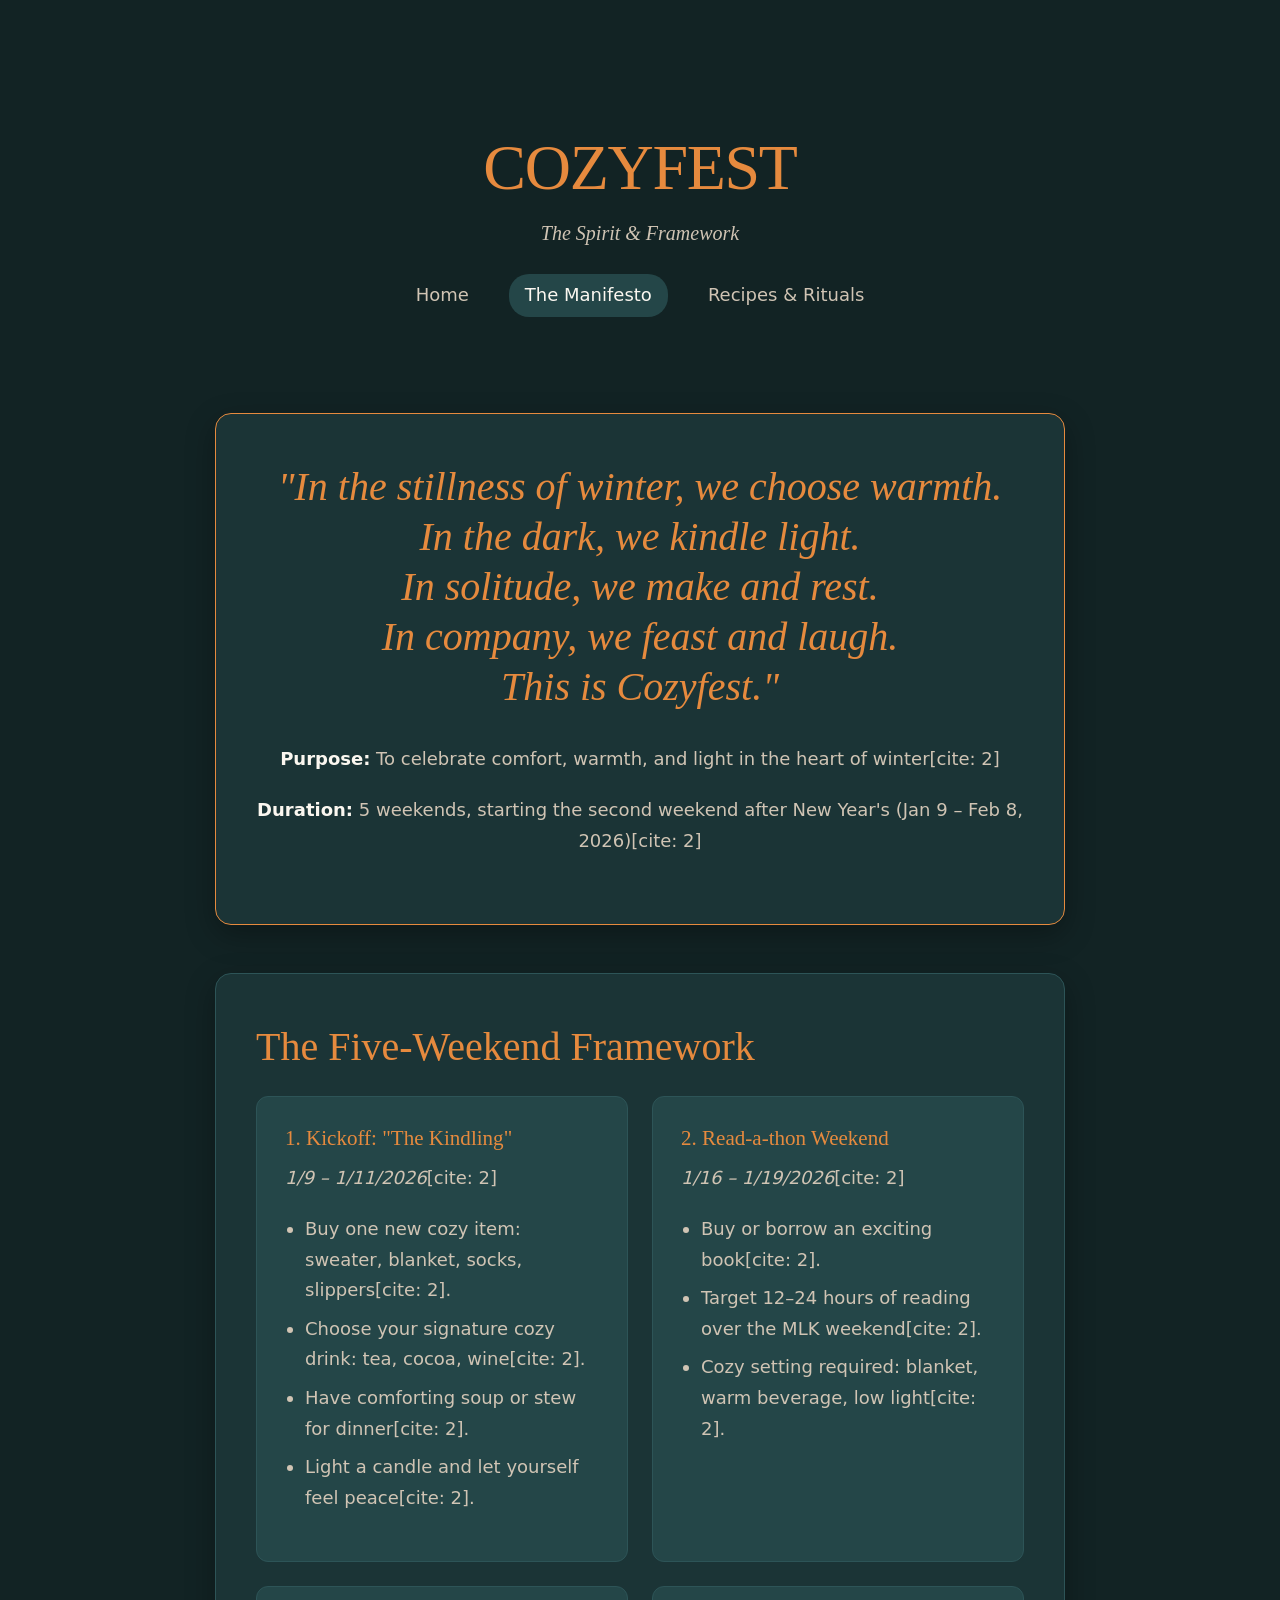
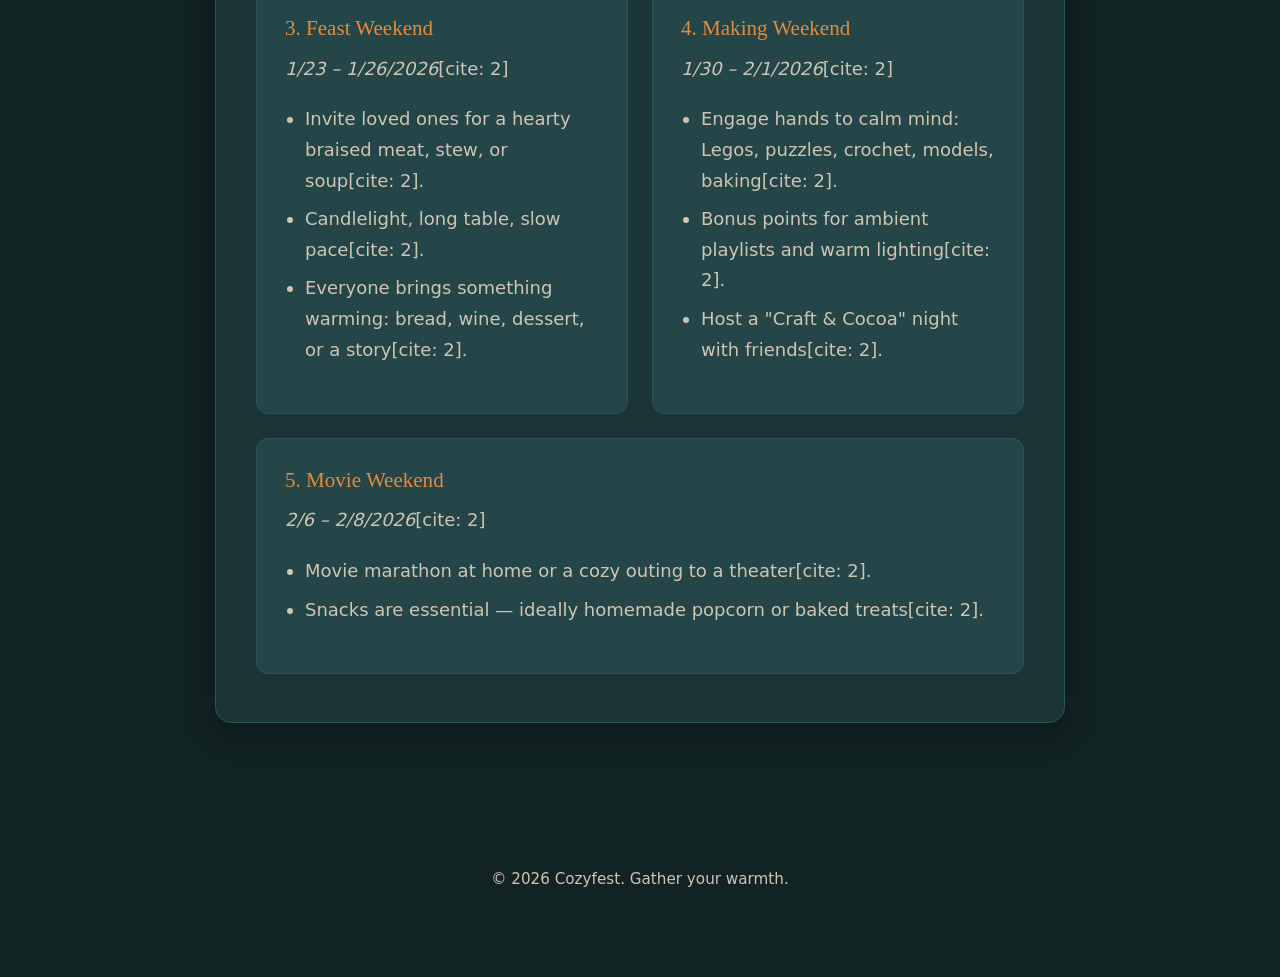
==== manifesto.html @ fa99dbff "Add files via upload" ====
<!DOCTYPE html>
<html lang="en">
<head>
  <meta charset="UTF-8">
  <meta name="viewport" content="width=device-width, initial-scale=1.0">
  <title>The Manifesto — Cozyfest</title>
  <link rel="stylesheet" href="style.css">
</head>
<body>

  <header>
    <div class="container" style="padding-bottom: 0;">
      <h1>COZYFEST</h1>
      <p class="tagline">The Spirit &amp; Framework</p>
      
      <nav class="site-nav">
        <a href="index.html">Home</a>
        <a href="manifesto.html" class="active">The Manifesto</a>
        <a href="recipes.html">Recipes &amp; Rituals</a>
      </nav>
    </div>
  </header>

  <main class="container">
    <!-- Manifesto Box -->
    <section style="text-align: center; border-color: var(--brand-primary);">
      <h2 style="font-style: italic; margin-bottom: 2rem;">"In the stillness of winter, we choose warmth.<br>In the dark, we kindle light.<br>In solitude, we make and rest.<br>In company, we feast and laugh.<br>This is Cozyfest."</h2>
      <p><strong>Purpose:</strong> To celebrate comfort, warmth, and light in the heart of winter[cite: 2]</p>
      <p><strong>Duration:</strong> 5 weekends, starting the second weekend after New Year's (Jan 9 – Feb 8, 2026)[cite: 2]</p>
    </section>

    <!-- 5 Weekends -->
    <section>
      <h2>The Five-Weekend Framework</h2>
      
      <div class="grid-2">
        <div class="card-item">
          <h3>1. Kickoff: "The Kindling"</h3>
          <p><em>1/9 – 1/11/2026</em>[cite: 2]</p>
          <ul>
            <li>Buy one new cozy item: sweater, blanket, socks, slippers[cite: 2].</li>
            <li>Choose your signature cozy drink: tea, cocoa, wine[cite: 2].</li>
            <li>Have comforting soup or stew for dinner[cite: 2].</li>
            <li>Light a candle and let yourself feel peace[cite: 2].</li>
          </ul>
        </div>

        <div class="card-item">
          <h3>2. Read-a-thon Weekend</h3>
          <p><em>1/16 – 1/19/2026</em>[cite: 2]</p>
          <ul>
            <li>Buy or borrow an exciting book[cite: 2].</li>
            <li>Target 12–24 hours of reading over the MLK weekend[cite: 2].</li>
            <li>Cozy setting required: blanket, warm beverage, low light[cite: 2].</li>
          </ul>
        </div>

        <div class="card-item">
          <h3>3. Feast Weekend</h3>
          <p><em>1/23 – 1/26/2026</em>[cite: 2]</p>
          <ul>
            <li>Invite loved ones for a hearty braised meat, stew, or soup[cite: 2].</li>
            <li>Candlelight, long table, slow pace[cite: 2].</li>
            <li>Everyone brings something warming: bread, wine, dessert, or a story[cite: 2].</li>
          </ul>
        </div>

        <div class="card-item">
          <h3>4. Making Weekend</h3>
          <p><em>1/30 – 2/1/2026</em>[cite: 2]</p>
          <ul>
            <li>Engage hands to calm mind: Legos, puzzles, crochet, models, baking[cite: 2].</li>
            <li>Bonus points for ambient playlists and warm lighting[cite: 2].</li>
            <li>Host a "Craft &amp; Cocoa" night with friends[cite: 2].</li>
          </ul>
        </div>
      </div>

      <div style="margin-top: 1.5rem;">
        <div class="card-item">
          <h3>5. Movie Weekend</h3>
          <p><em>2/6 – 2/8/2026</em>[cite: 2]</p>
          <ul>
            <li>Movie marathon at home or a cozy outing to a theater[cite: 2].</li>
            <li>Snacks are essential — ideally homemade popcorn or baked treats[cite: 2].</li>
          </ul>
        </div>
      </div>
    </section>
  </main>

  <footer>
    <p>&copy; 2026 Cozyfest. Gather your warmth.</p>
  </footer>

</body>
</html>
---- style.css ----
/* ==========================================================================
   1. Dark & Cozy Design Tokens
   ========================================================================== */
:root {
  /* Rich Dark Palette from Manifesto & Logo */
  --bg-primary: #122324;       /* Deep midnight teal background */
  --bg-card: #1b3436;          /* Slightly lighter teal for content cards */
  --bg-accent: #244648;        /* Muted teal accent for elements */
  --text-main: #fbf7f0;        /* Soft warm cream for main text */
  --text-muted: #d0c4b4;       /* Muted warm grey-gold for secondary text */
  --brand-primary: #e68a3e;    /* Warm amber / lantern orange */
  --brand-hover: #f09f53;      /* Lighter amber on hover */
  --border-subtle: #2d5457;    /* Deep teal border */

  /* Typography */
  --font-heading: 'Georgia', 'Times New Roman', serif;
  --font-body: system-ui, -apple-system, BlinkMacSystemFont, 'Segoe UI', Roboto, sans-serif;

  /* Layout Spacing & Structure */
  --container-width: 850px;
  --radius-card: 16px;
  --radius-button: 30px;
  --shadow-soft: 0 10px 30px rgba(0, 0, 0, 0.3);
  --transition-smooth: all 0.3s ease-in-out;
}

/* ==========================================================================
   2. Base & Typography Rules
   ========================================================================== */
* {
  box-sizing: border-box;
  margin: 0;
  padding: 0;
}

html {
  scroll-behavior: smooth;
}

body {
  background-color: var(--bg-primary);
  color: var(--text-main);
  font-family: var(--font-body);
  font-size: 1.125rem;
  line-height: 1.7;
  padding: 0 1.5rem;
  min-height: 100vh;
}

h1, h2, h3 {
  font-family: var(--font-heading);
  font-weight: 400;
  color: var(--text-main);
  line-height: 1.25;
}

h1 {
  font-size: clamp(2.5rem, 5vw, 4rem);
  letter-spacing: -0.02em;
  color: var(--brand-primary);
}

h2 {
  font-size: clamp(1.75rem, 3.5vw, 2.5rem);
  margin-bottom: 1.5rem;
  color: var(--brand-primary);
}

p {
  margin-bottom: 1.25rem;
  color: var(--text-muted);
}

strong {
  color: var(--text-main);
}

/* Navigation */
.site-nav {
  display: flex;
  justify-content: center;
  gap: 1.5rem;
  margin-top: 1.5rem;
}

.site-nav a {
  color: var(--text-muted);
  text-decoration: none;
  font-weight: 500;
  padding: 0.4rem 1rem;
  border-radius: 20px;
  transition: var(--transition-smooth);
}

.site-nav a:hover,
.site-nav a.active {
  color: var(--text-main);
  background-color: var(--bg-accent);
}

/* Layout */
.container {
  max-width: var(--container-width);
  margin: 0 auto;
  padding: 4rem 0;
}

header {
  text-align: center;
  padding: 4rem 1rem 2rem;
}

.tagline {
  font-family: var(--font-heading);
  font-style: italic;
  font-size: 1.25rem;
  color: var(--text-muted);
  margin-top: 0.5rem;
}

section {
  background: var(--bg-card);
  border: 1px solid var(--border-subtle);
  border-radius: var(--radius-card);
  padding: 3rem 2.5rem;
  margin-bottom: 3rem;
  box-shadow: var(--shadow-soft);
}

/* Grids & Lists */
.grid-2 {
  display: grid;
  grid-template-columns: repeat(auto-fit, minmax(280px, 1fr));
  gap: 1.5rem;
  margin-top: 1.5rem;
}

.card-item {
  background: var(--bg-accent);
  padding: 1.75rem;
  border-radius: calc(var(--radius-card) - 4px);
  border: 1px solid var(--border-subtle);
}

.card-item h3 {
  color: var(--brand-primary);
  margin-bottom: 0.75rem;
}

ul {
  padding-left: 1.25rem;
  margin-bottom: 1.25rem;
}

li {
  margin-bottom: 0.5rem;
  color: var(--text-muted);
}

/* Footer */
footer {
  text-align: center;
  padding: 2rem 0 4rem;
  color: var(--text-muted);
  font-size: 0.95rem;
}
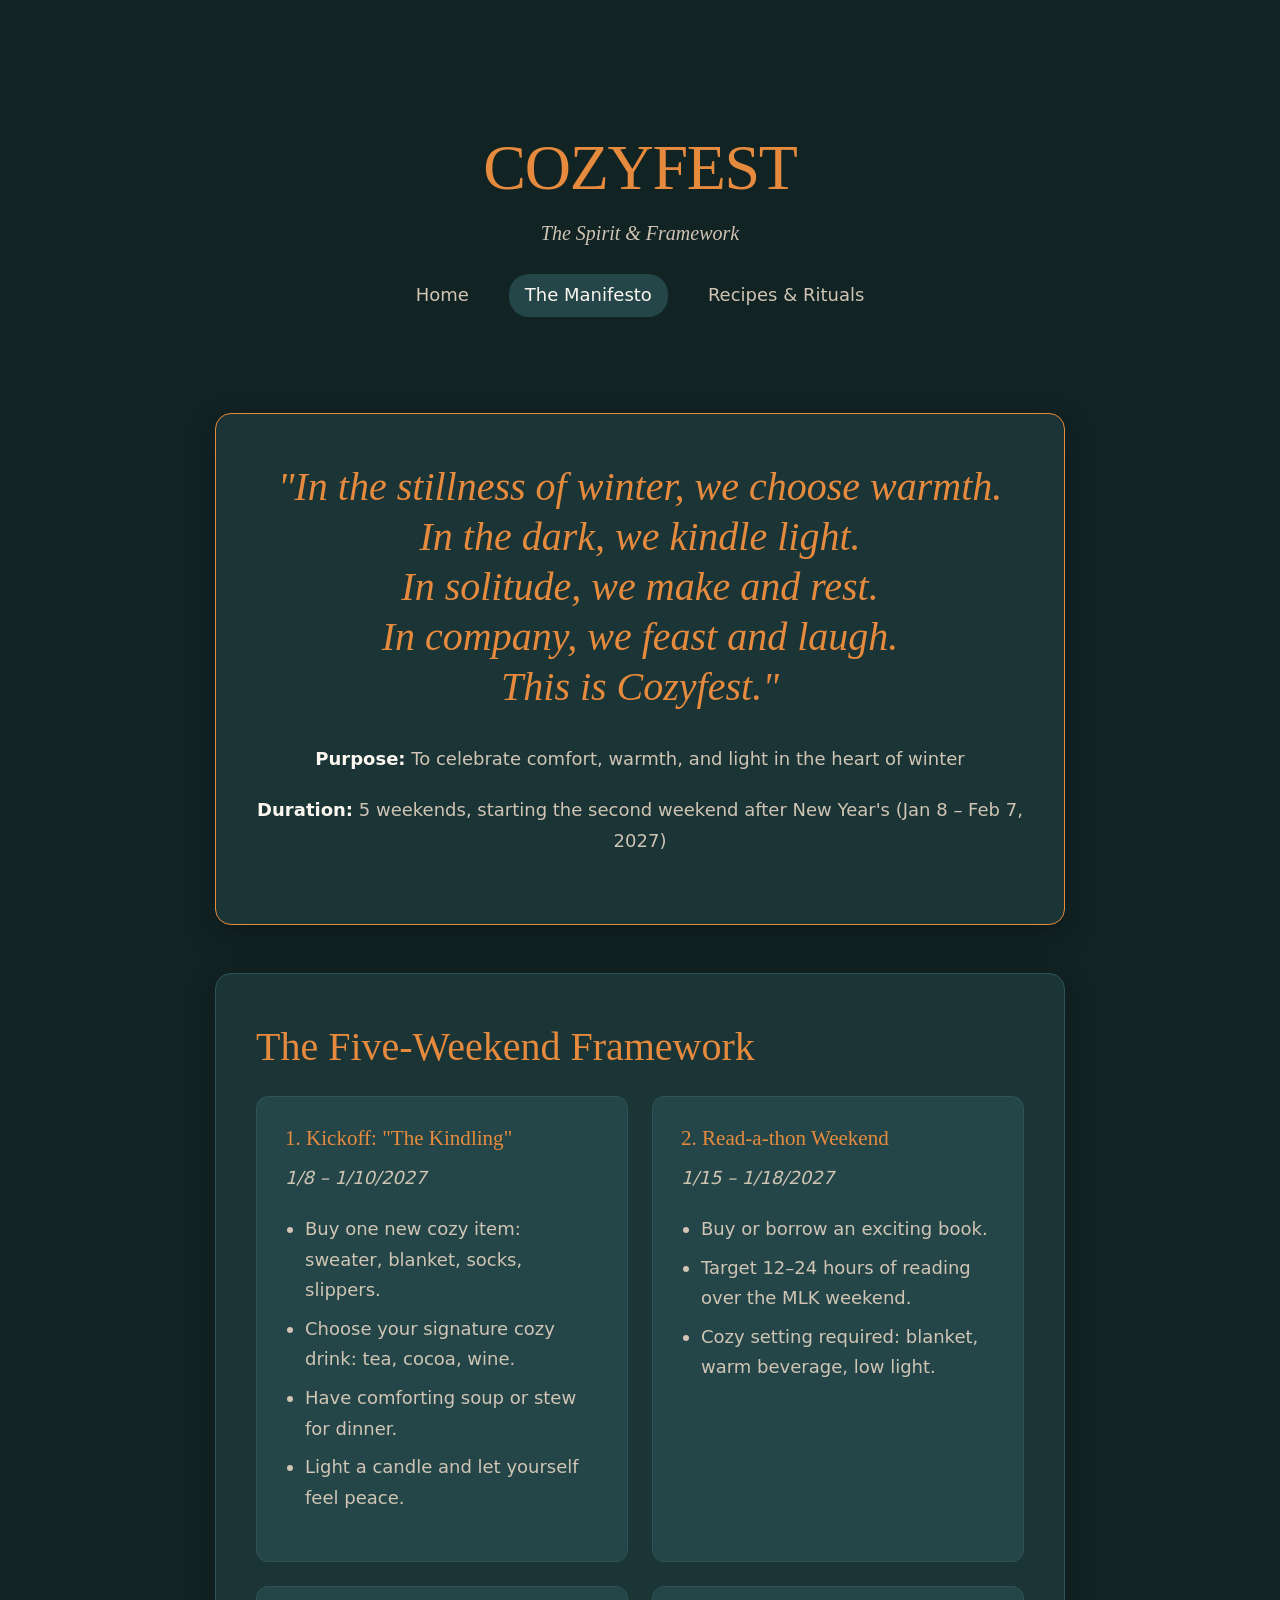
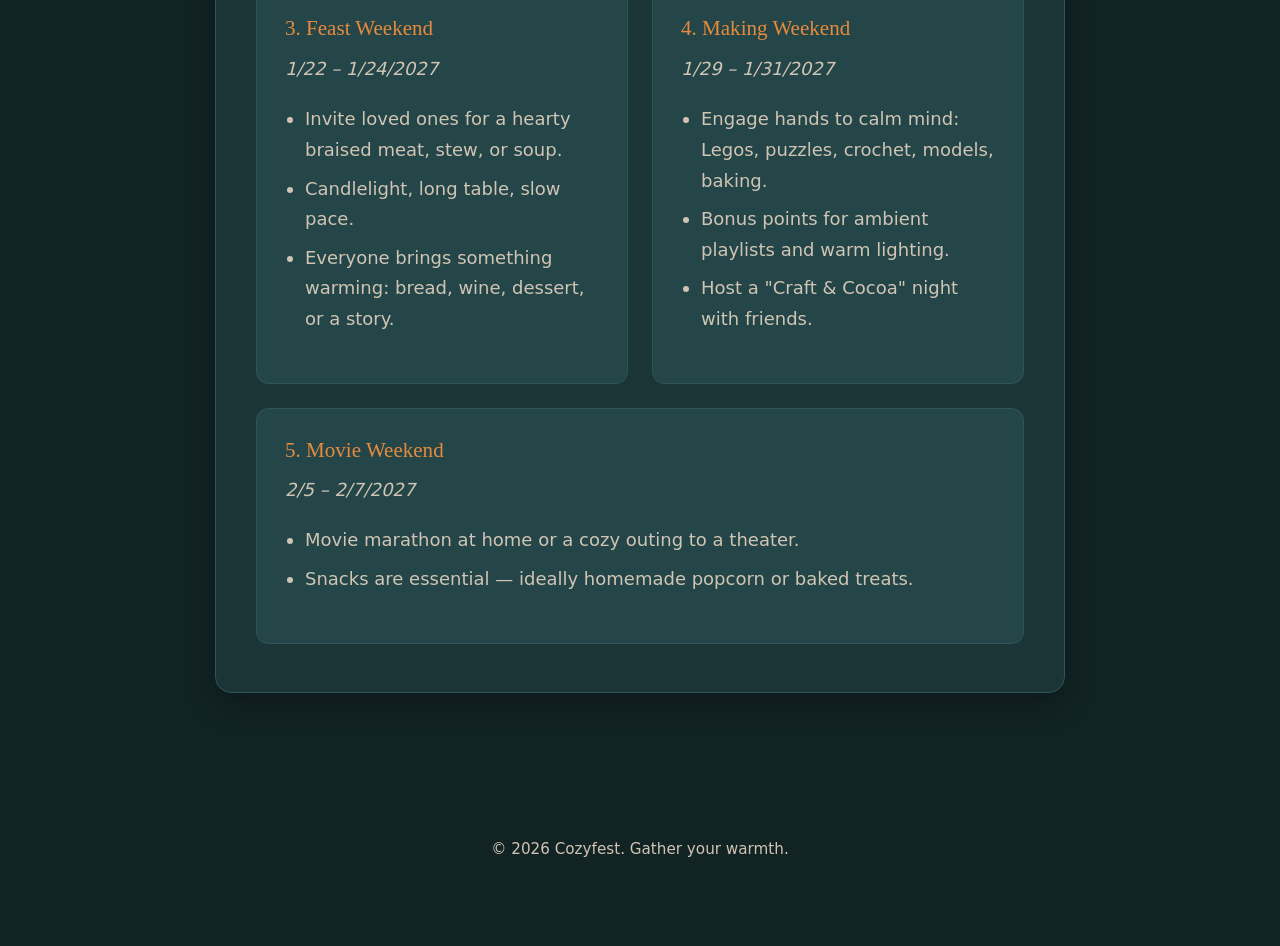
==== commit f10026de: "Update dates.html Updated to include 2027 dates" ====
--- a/manifesto.html
+++ b/manifesto.html
@@ -25,8 +25,8 @@
     <!-- Manifesto Box -->
     <section style="text-align: center; border-color: var(--brand-primary);">
       <h2 style="font-style: italic; margin-bottom: 2rem;">"In the stillness of winter, we choose warmth.<br>In the dark, we kindle light.<br>In solitude, we make and rest.<br>In company, we feast and laugh.<br>This is Cozyfest."</h2>
-      <p><strong>Purpose:</strong> To celebrate comfort, warmth, and light in the heart of winter[cite: 2]</p>
-      <p><strong>Duration:</strong> 5 weekends, starting the second weekend after New Year's (Jan 9 – Feb 8, 2026)[cite: 2]</p>
+      <p><strong>Purpose:</strong> To celebrate comfort, warmth, and light in the heart of winter</p>
+      <p><strong>Duration:</strong> 5 weekends, starting the second weekend after New Year's (Jan 8 – Feb 7, 2027)</p>
     </section>
 
     <!-- 5 Weekends -->
@@ -36,42 +36,42 @@
       <div class="grid-2">
         <div class="card-item">
           <h3>1. Kickoff: "The Kindling"</h3>
-          <p><em>1/9 – 1/11/2026</em>[cite: 2]</p>
+          <p><em>1/8 – 1/10/2027</em></p>
           <ul>
-            <li>Buy one new cozy item: sweater, blanket, socks, slippers[cite: 2].</li>
-            <li>Choose your signature cozy drink: tea, cocoa, wine[cite: 2].</li>
-            <li>Have comforting soup or stew for dinner[cite: 2].</li>
-            <li>Light a candle and let yourself feel peace[cite: 2].</li>
+            <li>Buy one new cozy item: sweater, blanket, socks, slippers.</li>
+            <li>Choose your signature cozy drink: tea, cocoa, wine.</li>
+            <li>Have comforting soup or stew for dinner.</li>
+            <li>Light a candle and let yourself feel peace.</li>
           </ul>
         </div>
 
         <div class="card-item">
           <h3>2. Read-a-thon Weekend</h3>
-          <p><em>1/16 – 1/19/2026</em>[cite: 2]</p>
+          <p><em>1/15 – 1/18/2027</em></p>
           <ul>
-            <li>Buy or borrow an exciting book[cite: 2].</li>
-            <li>Target 12–24 hours of reading over the MLK weekend[cite: 2].</li>
-            <li>Cozy setting required: blanket, warm beverage, low light[cite: 2].</li>
+            <li>Buy or borrow an exciting book.</li>
+            <li>Target 12–24 hours of reading over the MLK weekend.</li>
+            <li>Cozy setting required: blanket, warm beverage, low light.</li>
           </ul>
         </div>
 
         <div class="card-item">
           <h3>3. Feast Weekend</h3>
-          <p><em>1/23 – 1/26/2026</em>[cite: 2]</p>
+          <p><em>1/22 – 1/24/2027</em></p>
           <ul>
-            <li>Invite loved ones for a hearty braised meat, stew, or soup[cite: 2].</li>
-            <li>Candlelight, long table, slow pace[cite: 2].</li>
-            <li>Everyone brings something warming: bread, wine, dessert, or a story[cite: 2].</li>
+            <li>Invite loved ones for a hearty braised meat, stew, or soup.</li>
+            <li>Candlelight, long table, slow pace.</li>
+            <li>Everyone brings something warming: bread, wine, dessert, or a story.</li>
           </ul>
         </div>
 
         <div class="card-item">
           <h3>4. Making Weekend</h3>
-          <p><em>1/30 – 2/1/2026</em>[cite: 2]</p>
+          <p><em>1/29 – 1/31/2027</em></p>
           <ul>
-            <li>Engage hands to calm mind: Legos, puzzles, crochet, models, baking[cite: 2].</li>
-            <li>Bonus points for ambient playlists and warm lighting[cite: 2].</li>
-            <li>Host a "Craft &amp; Cocoa" night with friends[cite: 2].</li>
+            <li>Engage hands to calm mind: Legos, puzzles, crochet, models, baking.</li>
+            <li>Bonus points for ambient playlists and warm lighting.</li>
+            <li>Host a "Craft &amp; Cocoa" night with friends.</li>
           </ul>
         </div>
       </div>
@@ -79,10 +79,10 @@
       <div style="margin-top: 1.5rem;">
         <div class="card-item">
           <h3>5. Movie Weekend</h3>
-          <p><em>2/6 – 2/8/2026</em>[cite: 2]</p>
+          <p><em>2/5 – 2/7/2027</em></p>
           <ul>
-            <li>Movie marathon at home or a cozy outing to a theater[cite: 2].</li>
-            <li>Snacks are essential — ideally homemade popcorn or baked treats[cite: 2].</li>
+            <li>Movie marathon at home or a cozy outing to a theater.</li>
+            <li>Snacks are essential — ideally homemade popcorn or baked treats.</li>
           </ul>
         </div>
       </div>
@@ -94,4 +94,4 @@
   </footer>
 
 </body>
-</html>+</html>
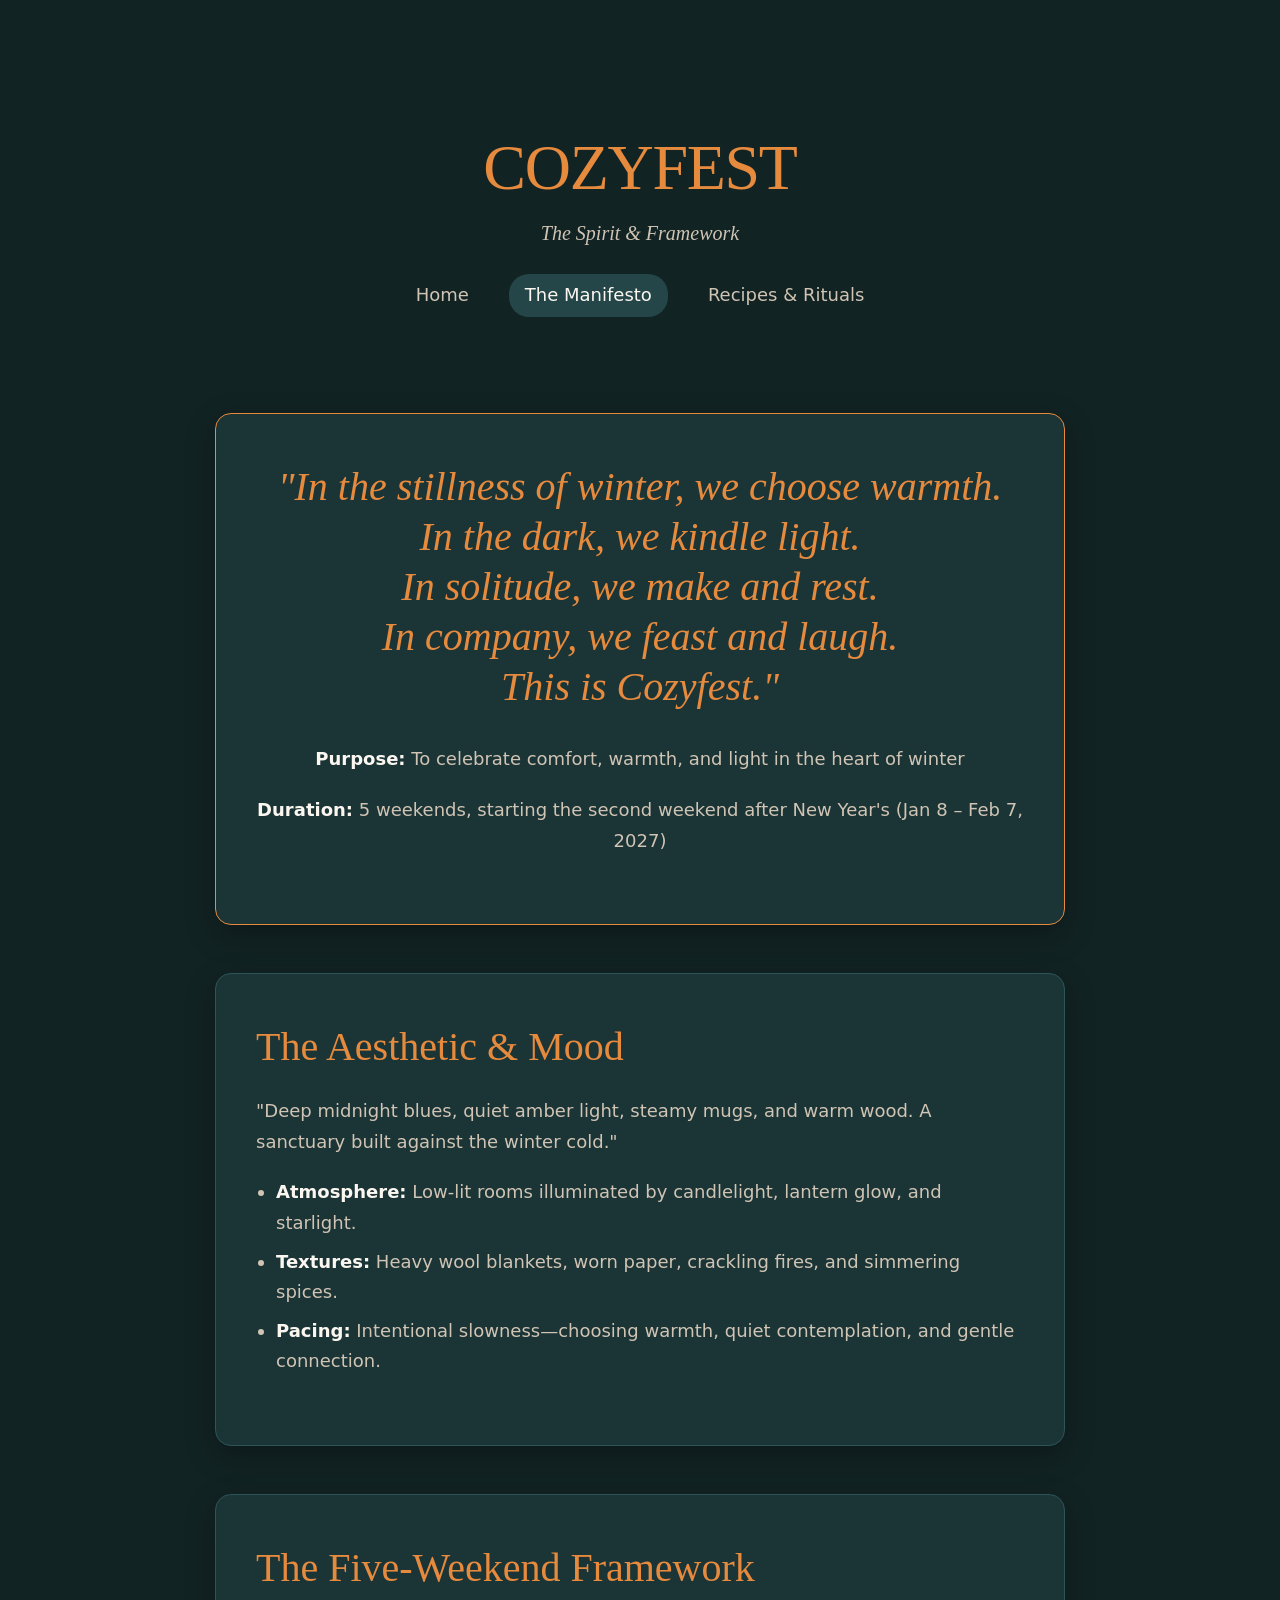
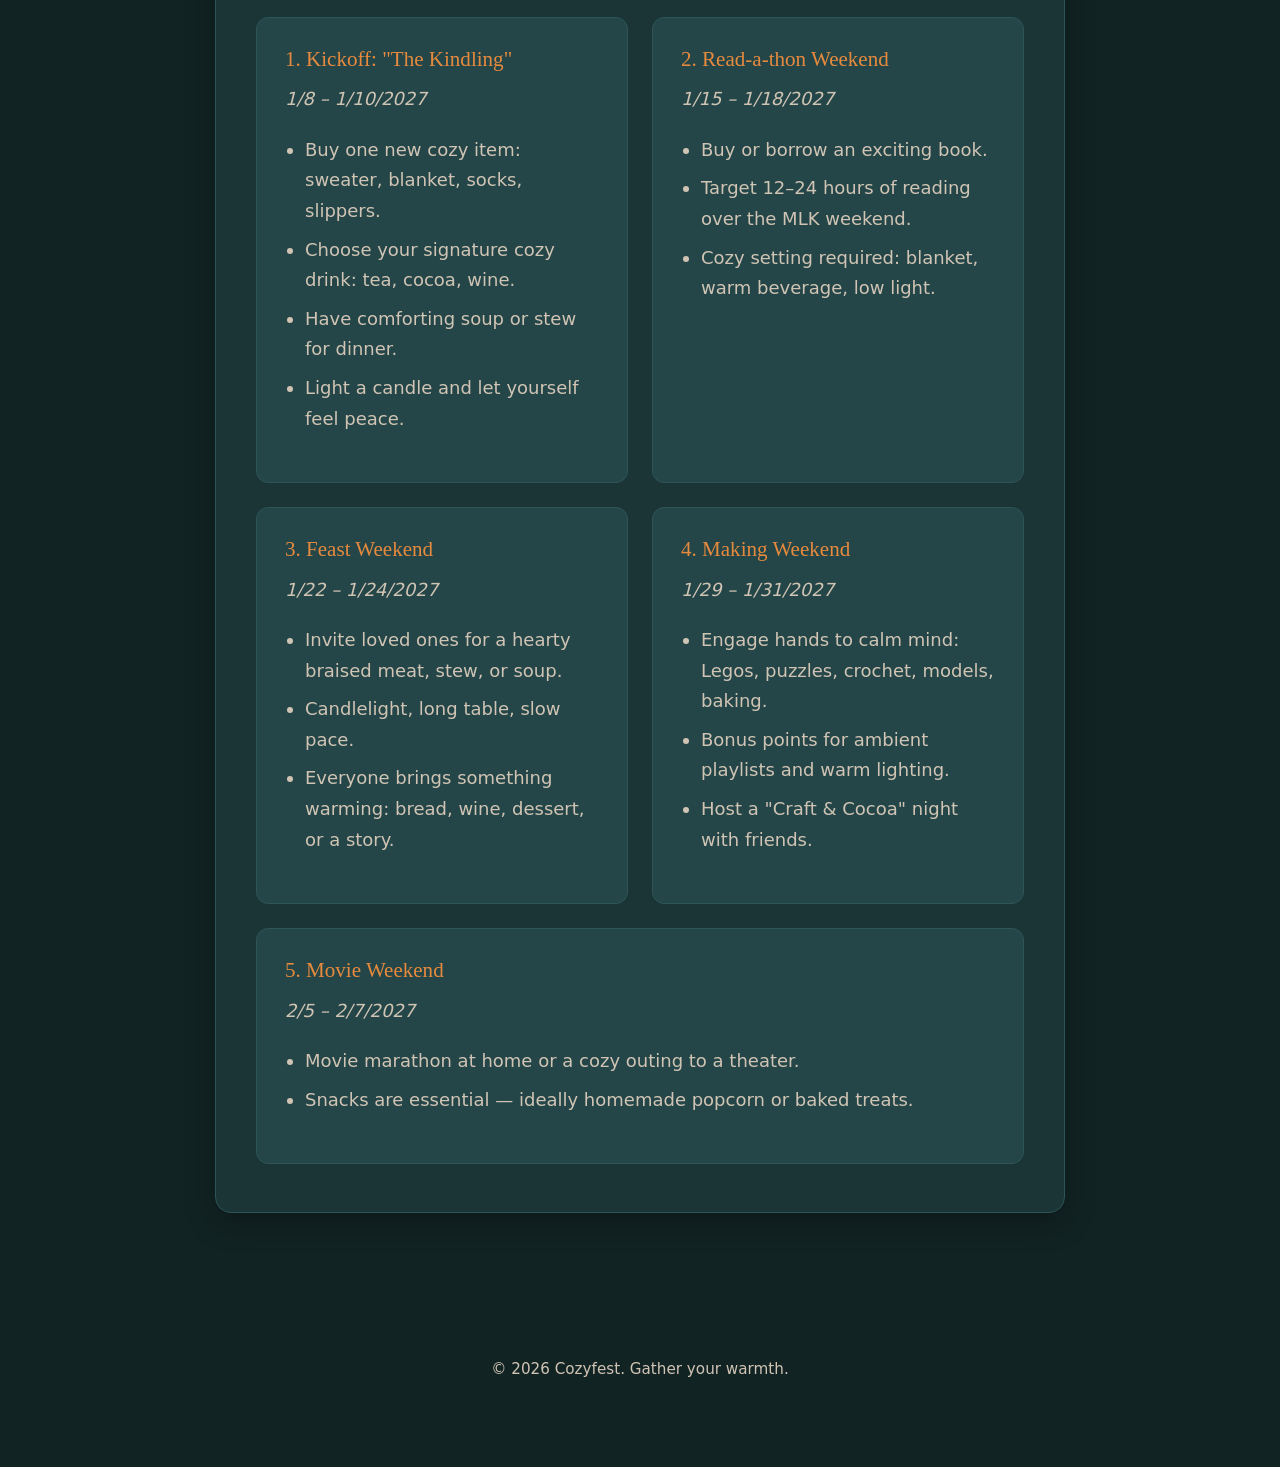
==== commit 4c7b1837: "Update manifesto.html Add aesthetic section" ====
--- a/manifesto.html
+++ b/manifesto.html
@@ -29,6 +29,21 @@
       <p><strong>Duration:</strong> 5 weekends, starting the second weekend after New Year's (Jan 8 – Feb 7, 2027)</p>
     </section>
 
+    <!-- The Aesthetic & Mood Section -->
+    <section class="aesthetic-mood">
+      <h2>The Aesthetic & Mood</h2>
+      <div class="mood-card">
+        <p class="mood-quote">
+          "Deep midnight blues, quiet amber light, steamy mugs, and warm wood. A sanctuary built against the winter cold."
+        </p>
+        <ul class="mood-pillars">
+          <li><strong>Atmosphere:</strong> Low-lit rooms illuminated by candlelight, lantern glow, and starlight.</li>
+          <li><strong>Textures:</strong> Heavy wool blankets, worn paper, crackling fires, and simmering spices.</li>
+          <li><strong>Pacing:</strong> Intentional slowness—choosing warmth, quiet contemplation, and gentle connection.</li>
+        </ul>
+      </div>
+    </section>
+    
     <!-- 5 Weekends -->
     <section>
       <h2>The Five-Weekend Framework</h2>
--- a/style.css
+++ b/style.css
@@ -163,4 +163,59 @@
   padding: 2rem 0 4rem;
   color: var(--text-muted);
   font-size: 0.95rem;
-}+}
+
+/* ==========================================================================
+   Full-Width Hero Banner Styles
+   ========================================================================== */
+.hero-banner-container {
+  position: relative;
+  width: 100%;
+  padding: 0 !important;
+  margin-bottom: 2rem;
+  overflow: hidden;
+}
+
+.hero-banner-wrapper {
+  position: relative;
+  width: 100%;
+  height: 280px; /* Adjust banner height as desired */
+  overflow: hidden;
+}
+
+.hero-banner-img {
+  width: 100%;
+  height: 100%;
+  object-fit: cover;
+  object-position: center 30%; /* Focuses on the cozy scene */
+  display: block;
+}
+
+/* Soft gradient overlay blending image into dark theme */
+.hero-banner-overlay {
+  position: absolute;
+  top: 0;
+  left: 0;
+  width: 100%;
+  height: 100%;
+  background: linear-gradient(
+    to bottom,
+    rgba(18, 35, 36, 0.2) 0%,
+    rgba(18, 35, 36, 0.85) 80%,
+    var(--bg-primary) 100%
+  );
+}
+
+.hero-content {
+  position: relative;
+  z-index: 2;
+  margin-top: -3rem; /* Brings text slightly over the subtle gradient */
+  padding-top: 0 !important;
+}
+
+/* Mobile height adjustment */
+@media (max-width: 600px) {
+  .hero-banner-wrapper {
+    height: 180px;
+  }
+}
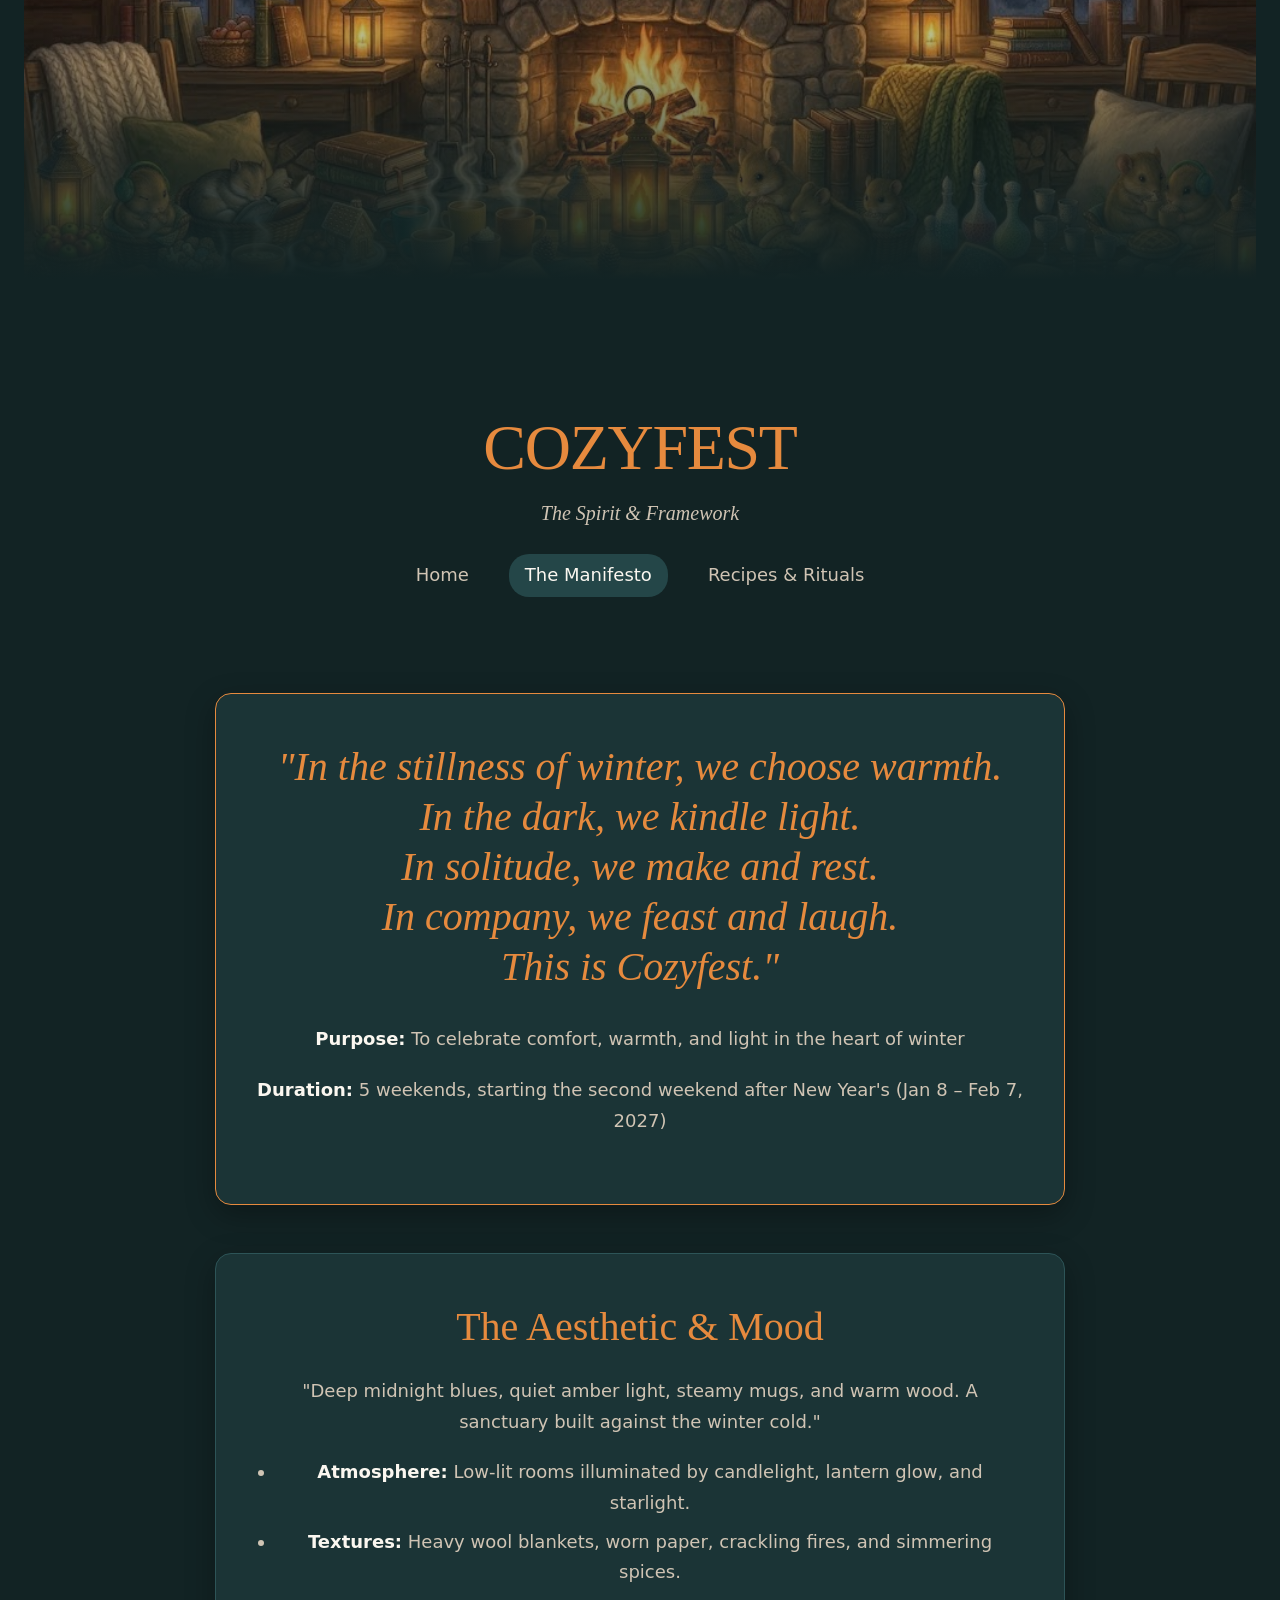
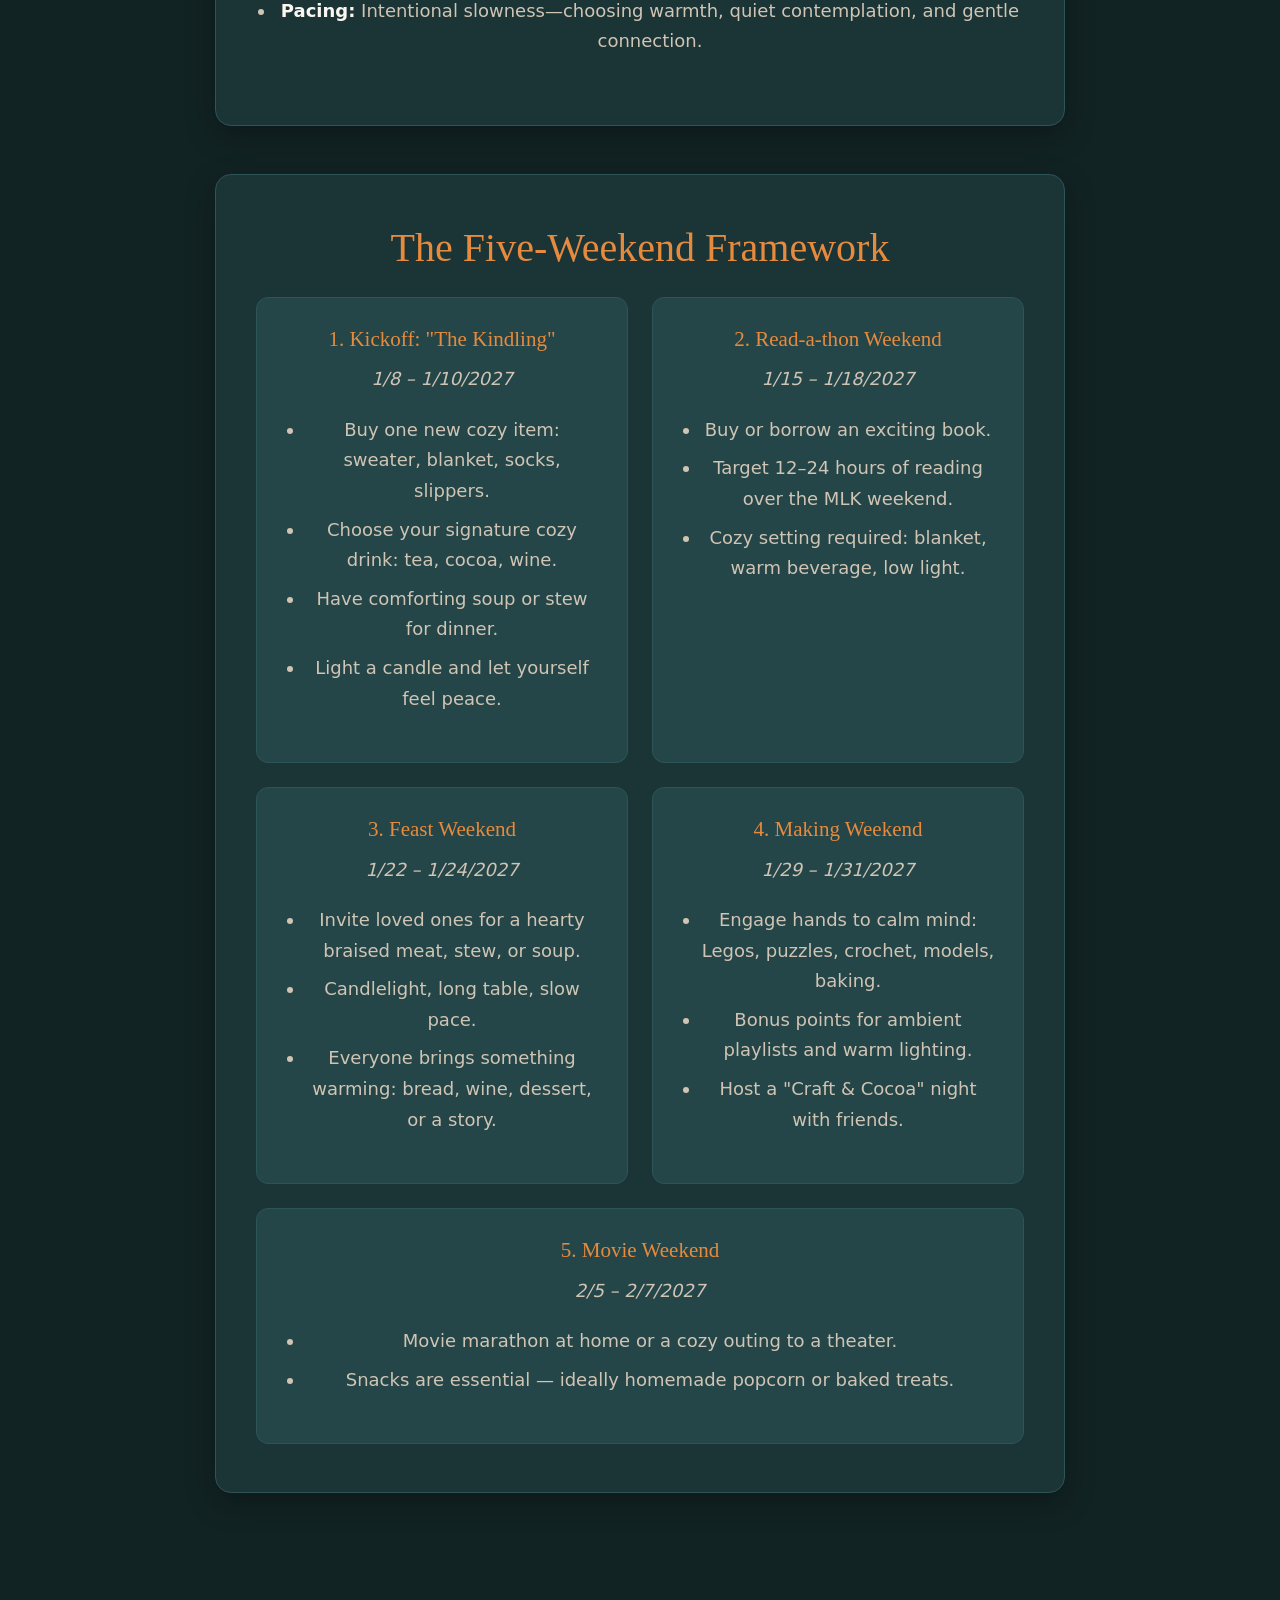
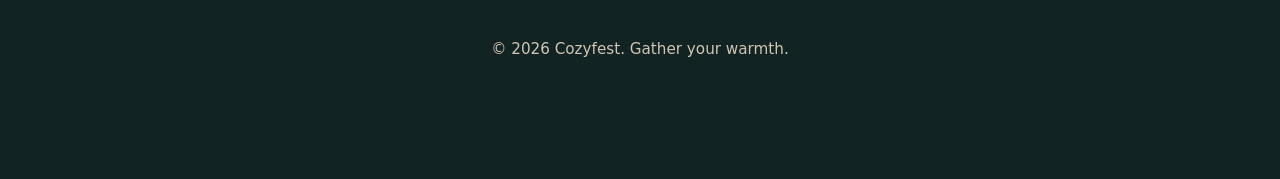
==== commit 38a79b5a: "Update manifesto.html Add header to manifesto page" ====
--- a/manifesto.html
+++ b/manifesto.html
@@ -8,6 +8,13 @@
 </head>
 <body>
 
+   <!-- Full-Width Hero Banner Container -->
+  <header class="hero-banner-container">
+    <div class="hero-banner-wrapper">
+      <img src="hero-image-indoor.jpg" alt="Cozyfest Banner" class="hero-banner-img">
+      <div class="hero-banner-overlay"></div>
+    </div>
+    
   <header>
     <div class="container" style="padding-bottom: 0;">
       <h1>COZYFEST</h1>
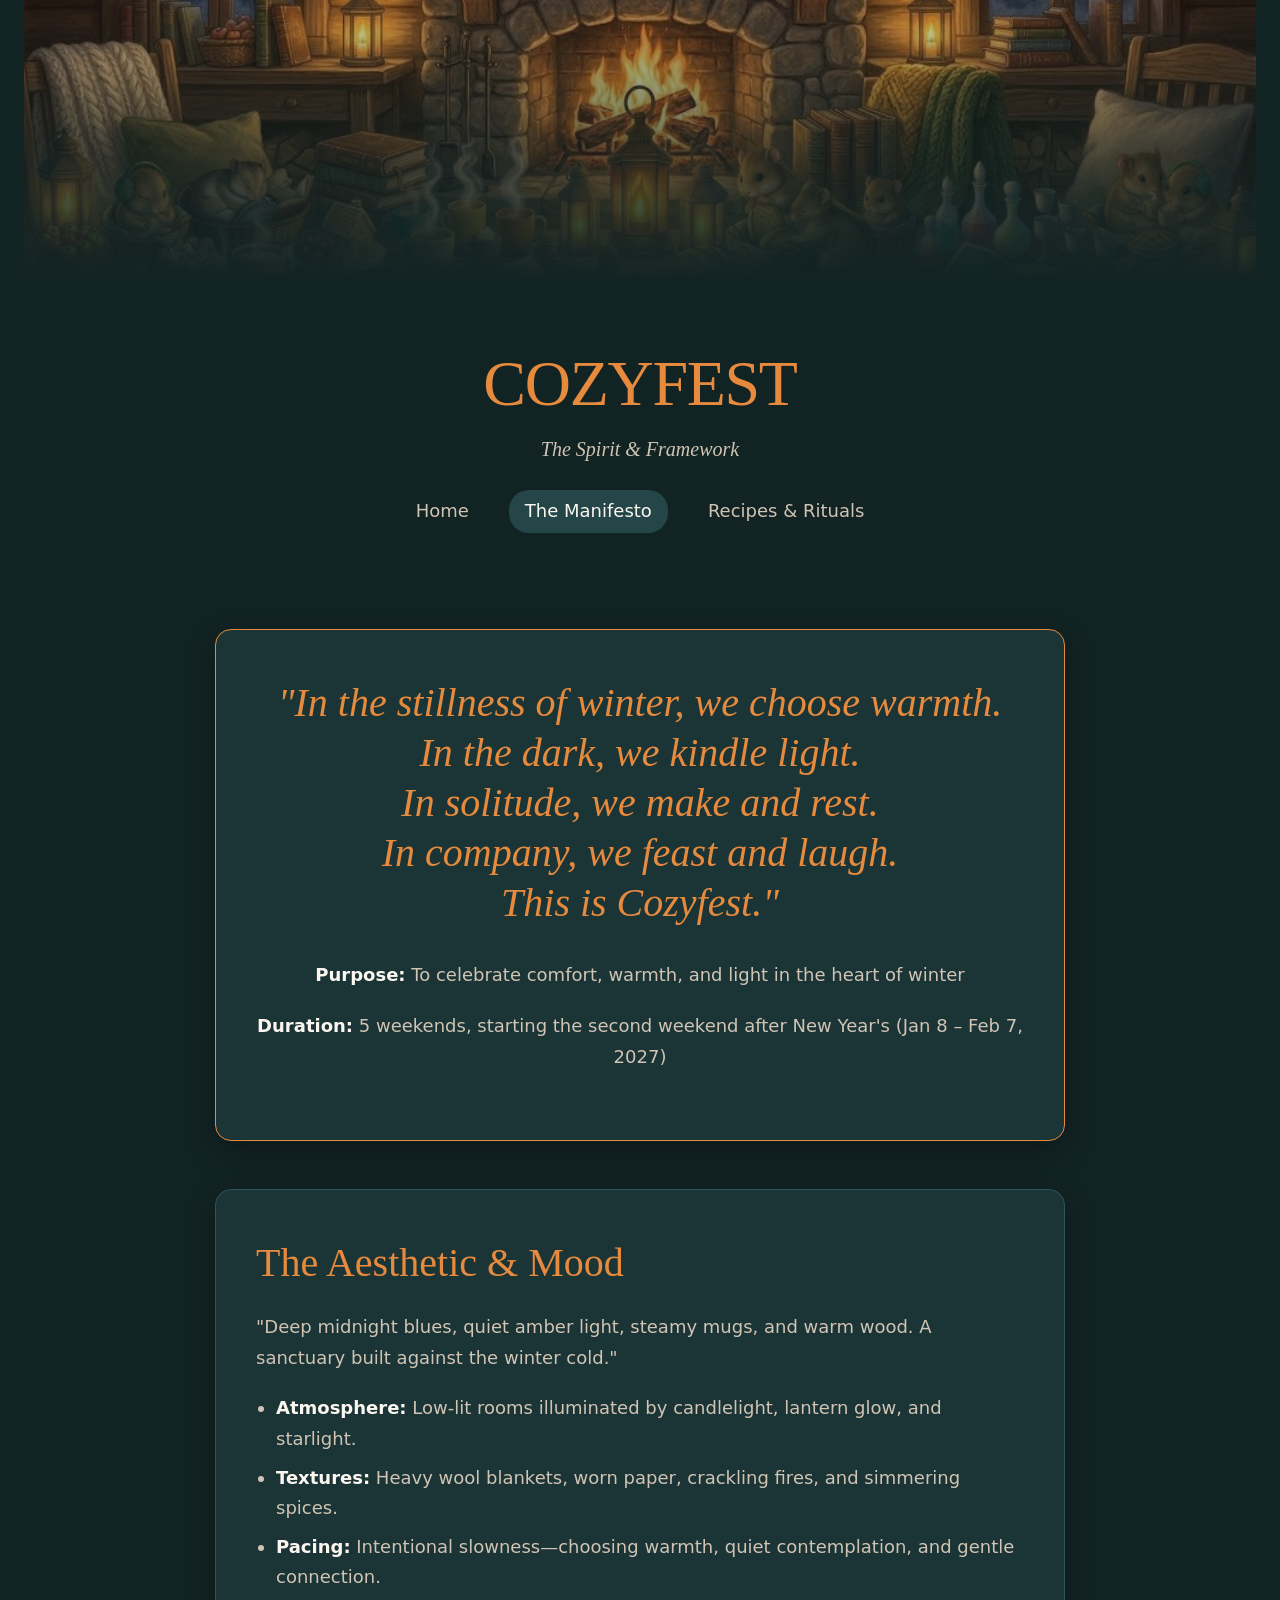
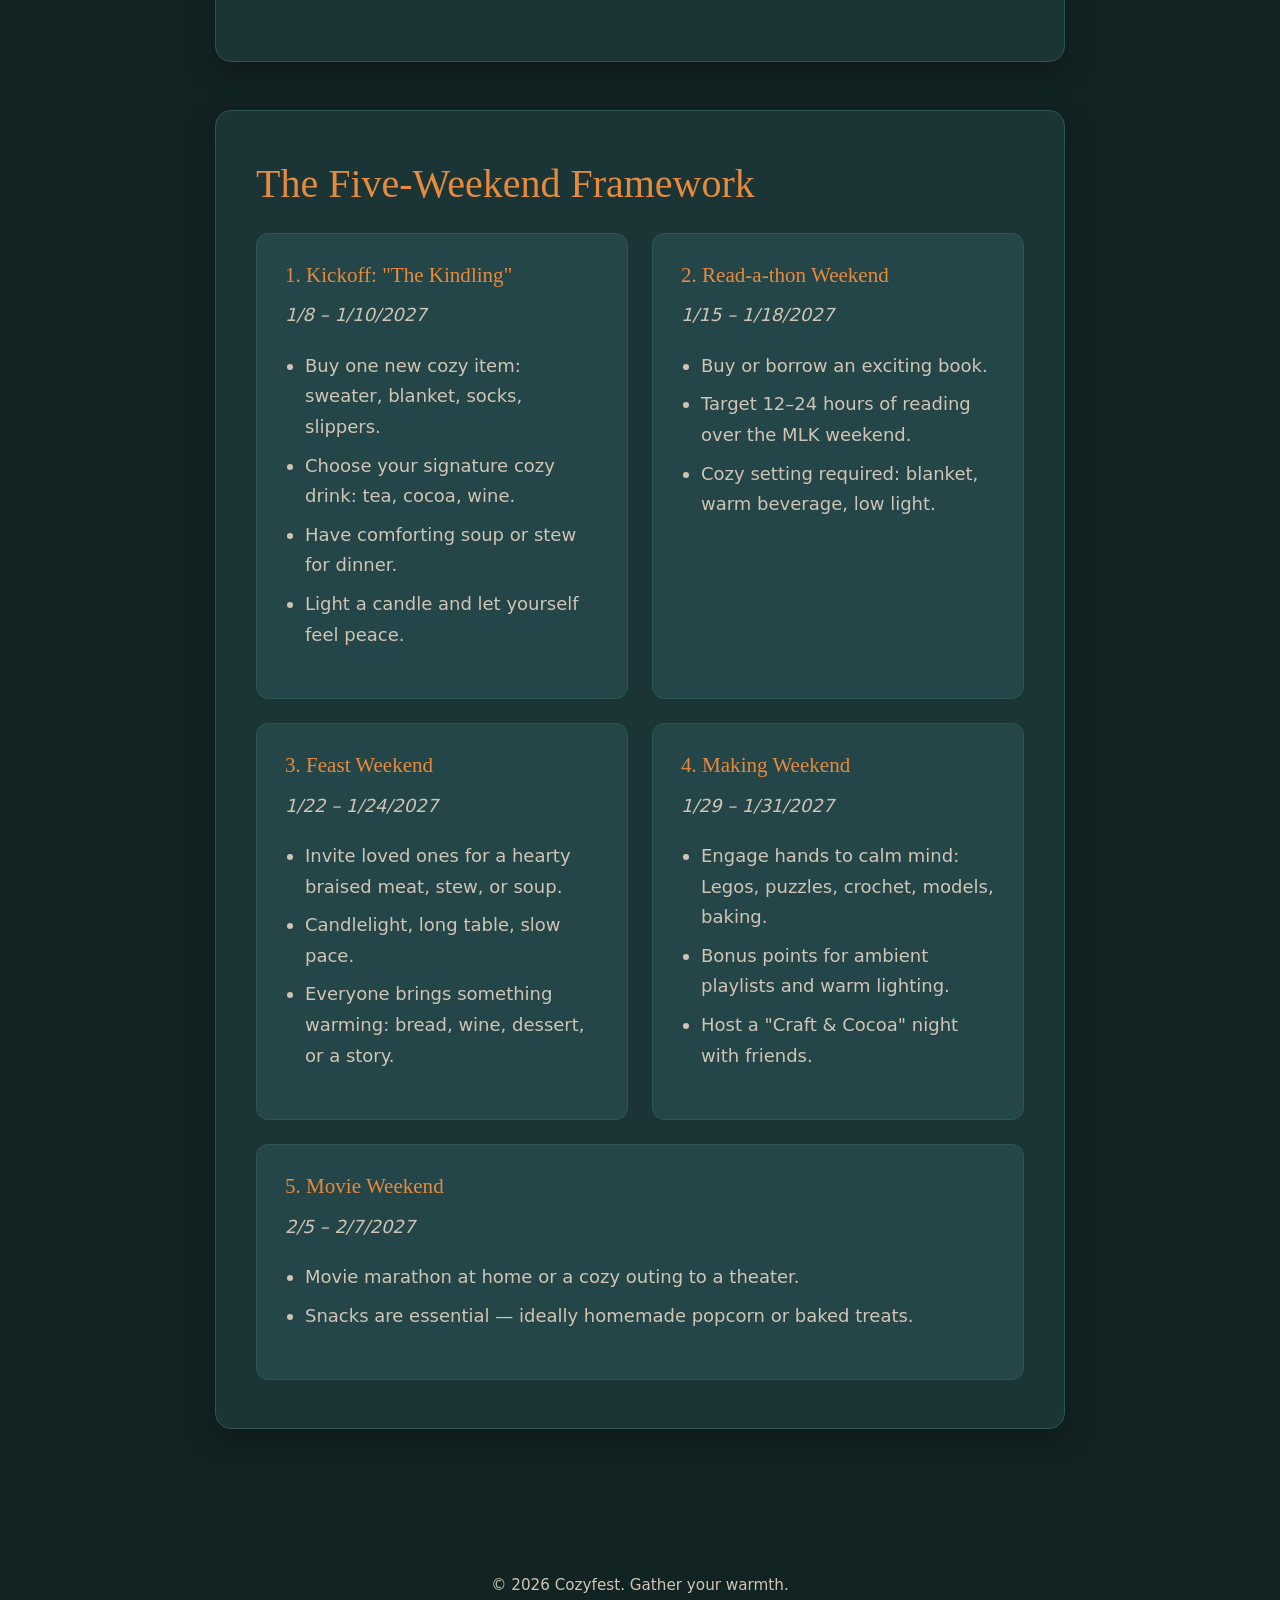
==== commit 076dfe7d: "Update manifesto.html Fix header" ====
--- a/manifesto.html
+++ b/manifesto.html
@@ -15,7 +15,6 @@
       <div class="hero-banner-overlay"></div>
     </div>
     
-  <header>
     <div class="container" style="padding-bottom: 0;">
       <h1>COZYFEST</h1>
       <p class="tagline">The Spirit &amp; Framework</p>
